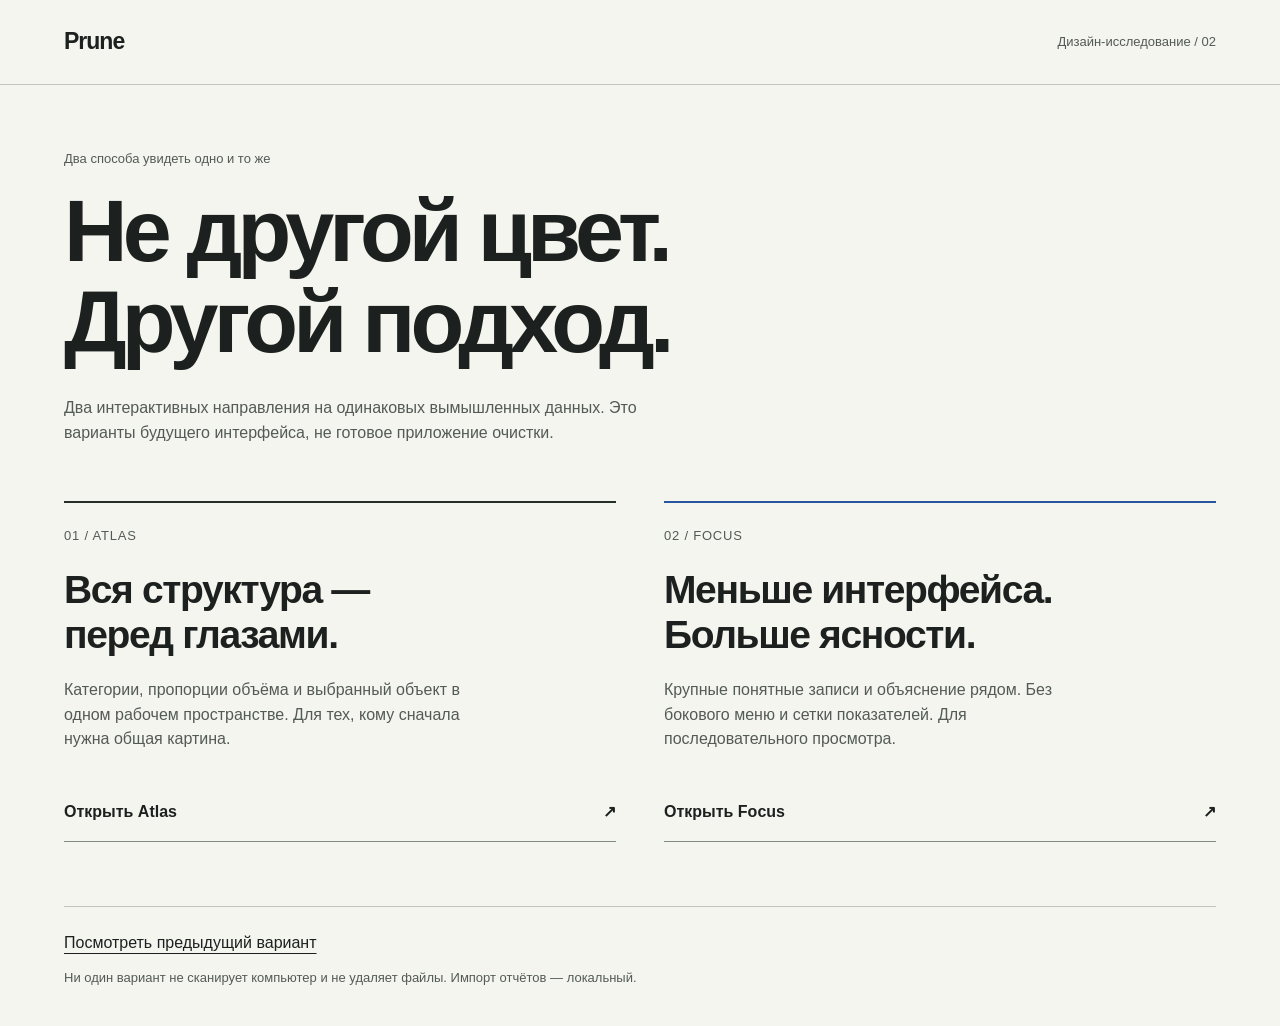
==== preview/concepts/index.html @ c9570a53 "design: add contrasting Atlas and Focus interactive directions Signed-off-by: Bakhromkhon Murodov <B" ====
<!doctype html>
<html lang="ru">
<head>
  <meta charset="utf-8">
  <meta name="viewport" content="width=device-width,initial-scale=1">
  <meta http-equiv="Content-Security-Policy" content="default-src 'none'; style-src 'self'; base-uri 'none'; form-action 'none'">
  <link rel="stylesheet" href="directions.css">
  <title>Prune — выбор направления</title>
</head>
<body>
  <header><a href="../">Prune</a><span>Дизайн-исследование / 02</span></header>
  <main>
    <p class="eyebrow">Два способа увидеть одно и то же</p>
    <h1>Не другой цвет.<br>Другой подход.</h1>
    <p class="intro">Два интерактивных направления на одинаковых вымышленных данных.
      Это варианты будущего интерфейса, не готовое приложение очистки.</p>
    <div class="directions">
      <section>
        <span class="number">01 / ATLAS</span>
        <h2>Вся структура —<br>перед глазами.</h2>
        <p>Категории, пропорции объёма и выбранный объект в одном рабочем пространстве.
          Для тех, кому сначала нужна общая картина.</p>
        <a class="open" href="atlas/">Открыть Atlas <span aria-hidden="true">↗</span></a>
      </section>
      <section>
        <span class="number">02 / FOCUS</span>
        <h2>Меньше интерфейса.<br>Больше ясности.</h2>
        <p>Крупные понятные записи и объяснение рядом. Без бокового меню и сетки показателей.
          Для последовательного просмотра.</p>
        <a class="open" href="focus/">Открыть Focus <span aria-hidden="true">↗</span></a>
      </section>
    </div>
    <footer>
      <a href="../">Посмотреть предыдущий вариант</a>
      <p>Ни один вариант не сканирует компьютер и не удаляет файлы. Импорт отчётов — локальный.</p>
    </footer>
  </main>
</body>
</html>
---- preview/concepts/directions.css ----
:root {
  color-scheme: light;
  font: 16px/1.55 -apple-system, BlinkMacSystemFont, "Segoe UI", sans-serif;
  color: #1c211f;
  background: #f5f5f0;
}
* { box-sizing: border-box; }
body { margin: 0; }
a { color: inherit; text-underline-offset: 5px; }
a:focus-visible { outline: 3px solid #2359ad; outline-offset: 6px; }
header { display: flex; justify-content: space-between; align-items: center; gap: 24px; padding: 24px 5vw; border-bottom: 1px solid #bfc4bc; }
header a { font-size: 23px; font-weight: 750; text-decoration: none; letter-spacing: -1px; }
header span, .eyebrow, .number { color: #535b55; font-size: 13px; }
main { max-width: 1280px; margin: auto; padding: 64px 5vw 24px; }
.eyebrow { margin: 0 0 16px; }
h1 { margin: 0; font-size: clamp(42px, 7vw, 88px); line-height: 1.04; font-weight: 600; letter-spacing: -.055em; }
.intro { max-width: 600px; margin: 28px 0 56px; color: #535b55; }
.directions { display: grid; grid-template-columns: 1fr 1fr; gap: 48px; }
section { border-top: 2px solid #252d27; padding-top: 20px; }
section:last-child { border-color: #2855a0; }
.number { letter-spacing: .06em; }
h2 { font-size: clamp(25px, 3.1vw, 39px); font-weight: 550; letter-spacing: -.035em; line-height: 1.15; margin: 20px 0; }
section p { max-width: 440px; min-height: 90px; color: #535b55; }
.open { display: flex; justify-content: space-between; gap: 20px; align-items: center; border-bottom: 1px solid #7f8a80; padding: 16px 0; font-weight: 650; text-decoration: none; min-height: 52px; }
.open:hover { color: #2359ad; }
footer { border-top: 1px solid #bfc4bc; margin-top: 64px; padding-top: 24px; }
footer p { color: #535b55; font-size: 13px; max-width: 650px; }
@media (max-width: 600px) {
  header { padding: 16px 20px; }
  header span { max-width: 160px; text-align: right; }
  main { padding: 36px 20px 20px; }
  .directions { grid-template-columns: 1fr; gap: 40px; }
  section p { min-height: 0; }
  .intro { margin-bottom: 40px; }
}
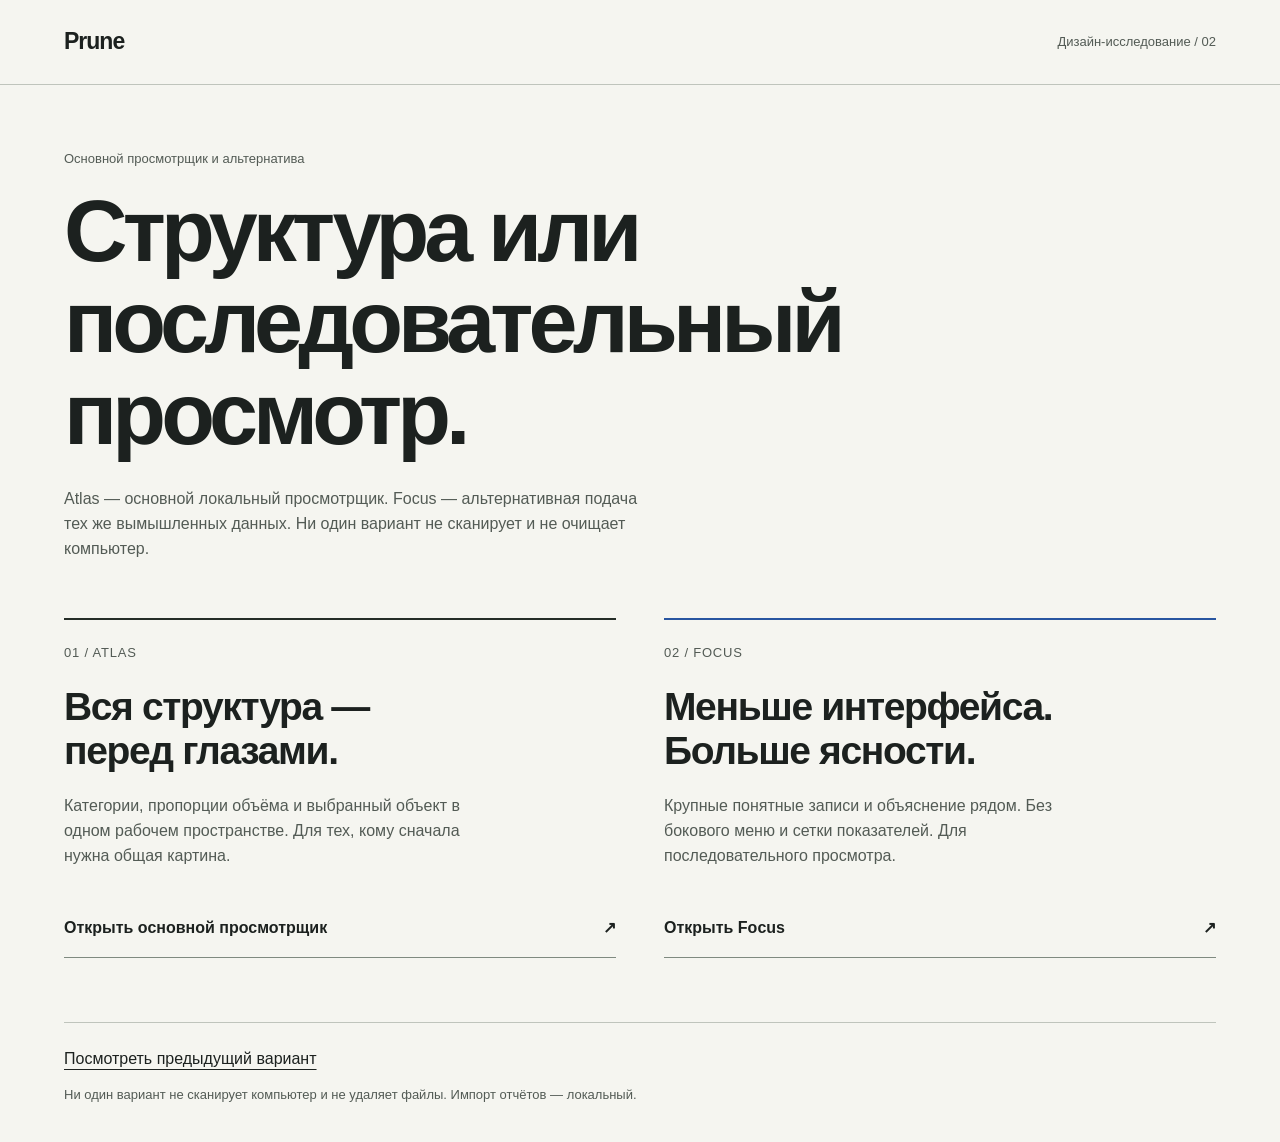
==== commit c6f0739d: "feat(preview): promote Atlas as the default report viewer Signed-off-by: Bakhromkhon Murodov <Bakhro" ====
--- a/preview/concepts/index.html
+++ b/preview/concepts/index.html
@@ -10,17 +10,18 @@
 <body>
   <header><a href="../">Prune</a><span>Дизайн-исследование / 02</span></header>
   <main>
-    <p class="eyebrow">Два способа увидеть одно и то же</p>
-    <h1>Не другой цвет.<br>Другой подход.</h1>
-    <p class="intro">Два интерактивных направления на одинаковых вымышленных данных.
-      Это варианты будущего интерфейса, не готовое приложение очистки.</p>
+    <p class="eyebrow">Основной просмотрщик и альтернатива</p>
+    <h1>Структура или<br>последовательный просмотр.</h1>
+    <p class="intro">Atlas — основной локальный просмотрщик. Focus — альтернативная
+      подача тех же вымышленных данных. Ни один вариант не сканирует и не очищает
+      компьютер.</p>
     <div class="directions">
       <section>
         <span class="number">01 / ATLAS</span>
         <h2>Вся структура —<br>перед глазами.</h2>
         <p>Категории, пропорции объёма и выбранный объект в одном рабочем пространстве.
           Для тех, кому сначала нужна общая картина.</p>
-        <a class="open" href="atlas/">Открыть Atlas <span aria-hidden="true">↗</span></a>
+        <a class="open" href="../">Открыть основной просмотрщик <span aria-hidden="true">↗</span></a>
       </section>
       <section>
         <span class="number">02 / FOCUS</span>
@@ -31,7 +32,7 @@
       </section>
     </div>
     <footer>
-      <a href="../">Посмотреть предыдущий вариант</a>
+      <a href="../legacy/">Посмотреть предыдущий вариант</a>
       <p>Ни один вариант не сканирует компьютер и не удаляет файлы. Импорт отчётов — локальный.</p>
     </footer>
   </main>
